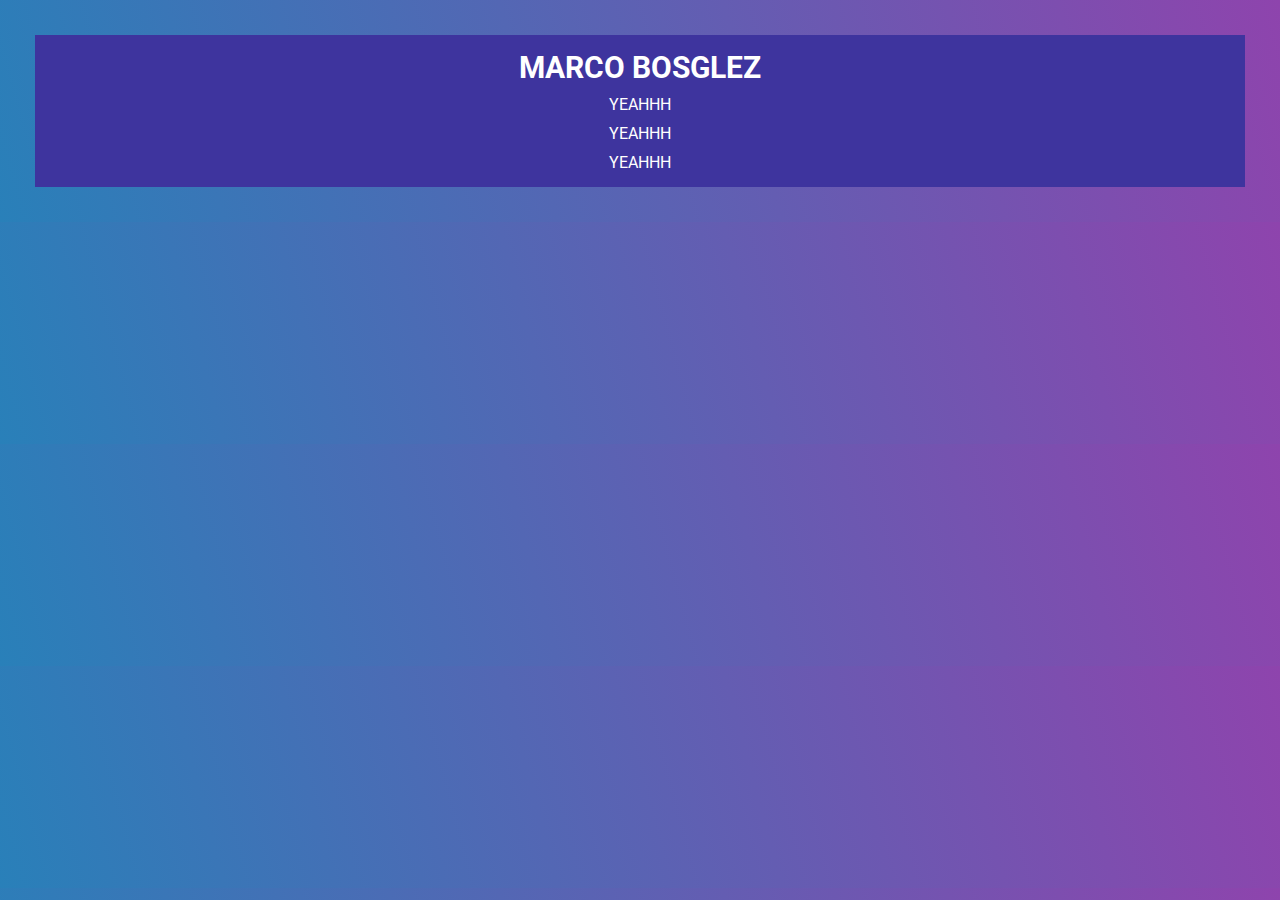
==== index.html @ 319a852d "Add files via upload" ====
<!DOCTYPE html>
<html>
  <meta name = "viewport" content = "width=device-width, initial-scale=1.0">
  <meta charset="utf-8">
  <head>
    <title>MarcoBg Page</title>
    <link href="style.css" rel="stylesheet" type="text/css" />
  </head>
  
  <body>
    <section>
      <div class="leftBox">
        <div class = "content">
          <h1>Marco Bosglez</h1>
          <p>
            YEAHHH 
          </p>
          <p>
            YEAHHH 
          </p>
          <p>
            YEAHHH 
          </p>
        </div>
      </div>

    </section>
  </body>
</html>
---- style.css ----
@import url('https://fonts.googleapis.com/css2?family=Roboto&display=swap');
body
{
  margin:0;
  padding:0;
  background: linear-gradient(75deg,#2980b9,#8e44ad);
  background-size:cover;
  font-family: 'Roboto', sans-serif;
}
section
{
  width: 100%;
  height: 100%;
}
section .leftBox
{
  width: auto; /* 50% */
  height: 100%;
  float: center;
  padding: 35px;
  box-sizing: border-box;
  text-align: center;
}
section .leftBox .content
{
  color: #fff;
  background: #3e349e;
  padding: 15px;
  transition: .5s;
}
section .leftBox .content:hover
{
  background: #302a66;
  color: white;
}
section .leftBox .content h1
{
  margin: 0;
  padding: 0;
  font-size: 30px;
  text-transform: uppercase;
}
section .leftBox .content p
{
  margin: 10px 0 0;
  padding: 0;
}

@media only screen and (max-width: 991px)
{
  section
  {
    flex-direction: column;
    height: 100%;
    background-position: center;
  }
  section .leftBox
  {
    width: 100%;
    height: auto;
    float: none;
    padding: 20px;
  }
}
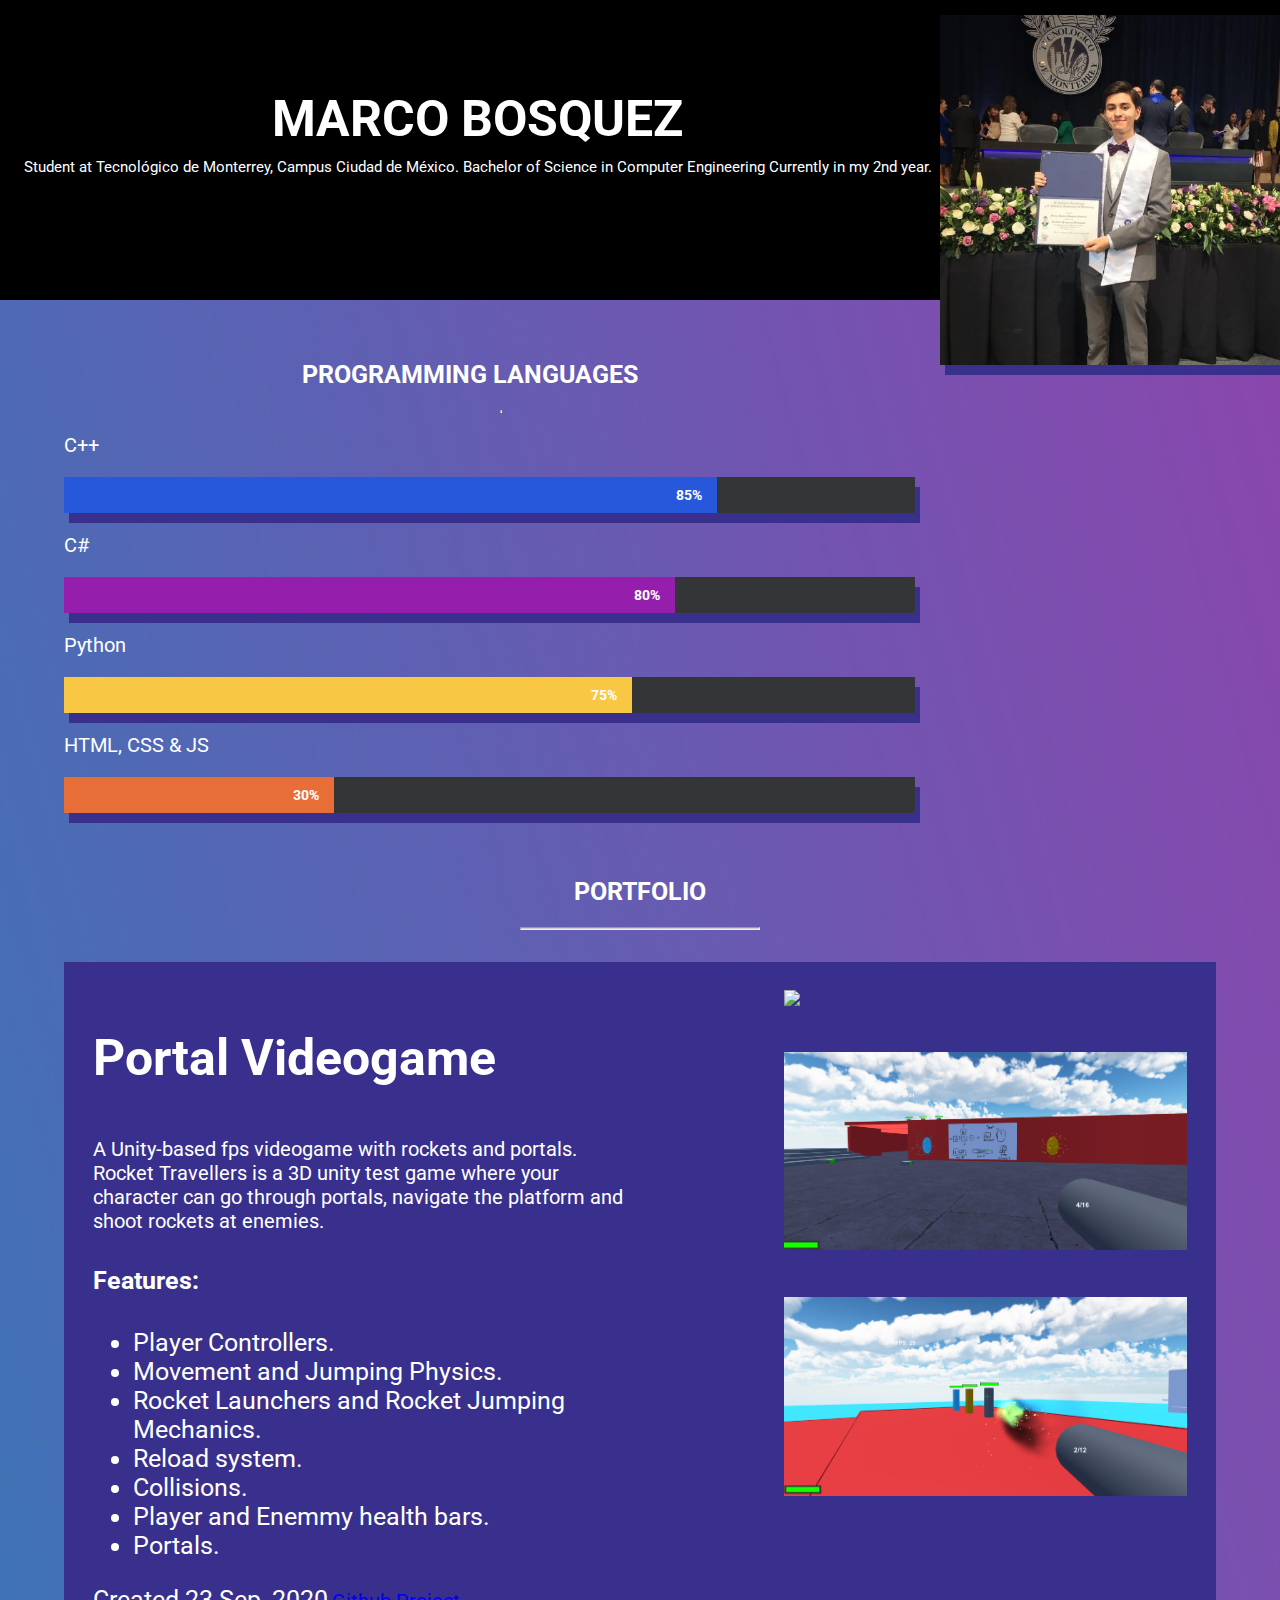
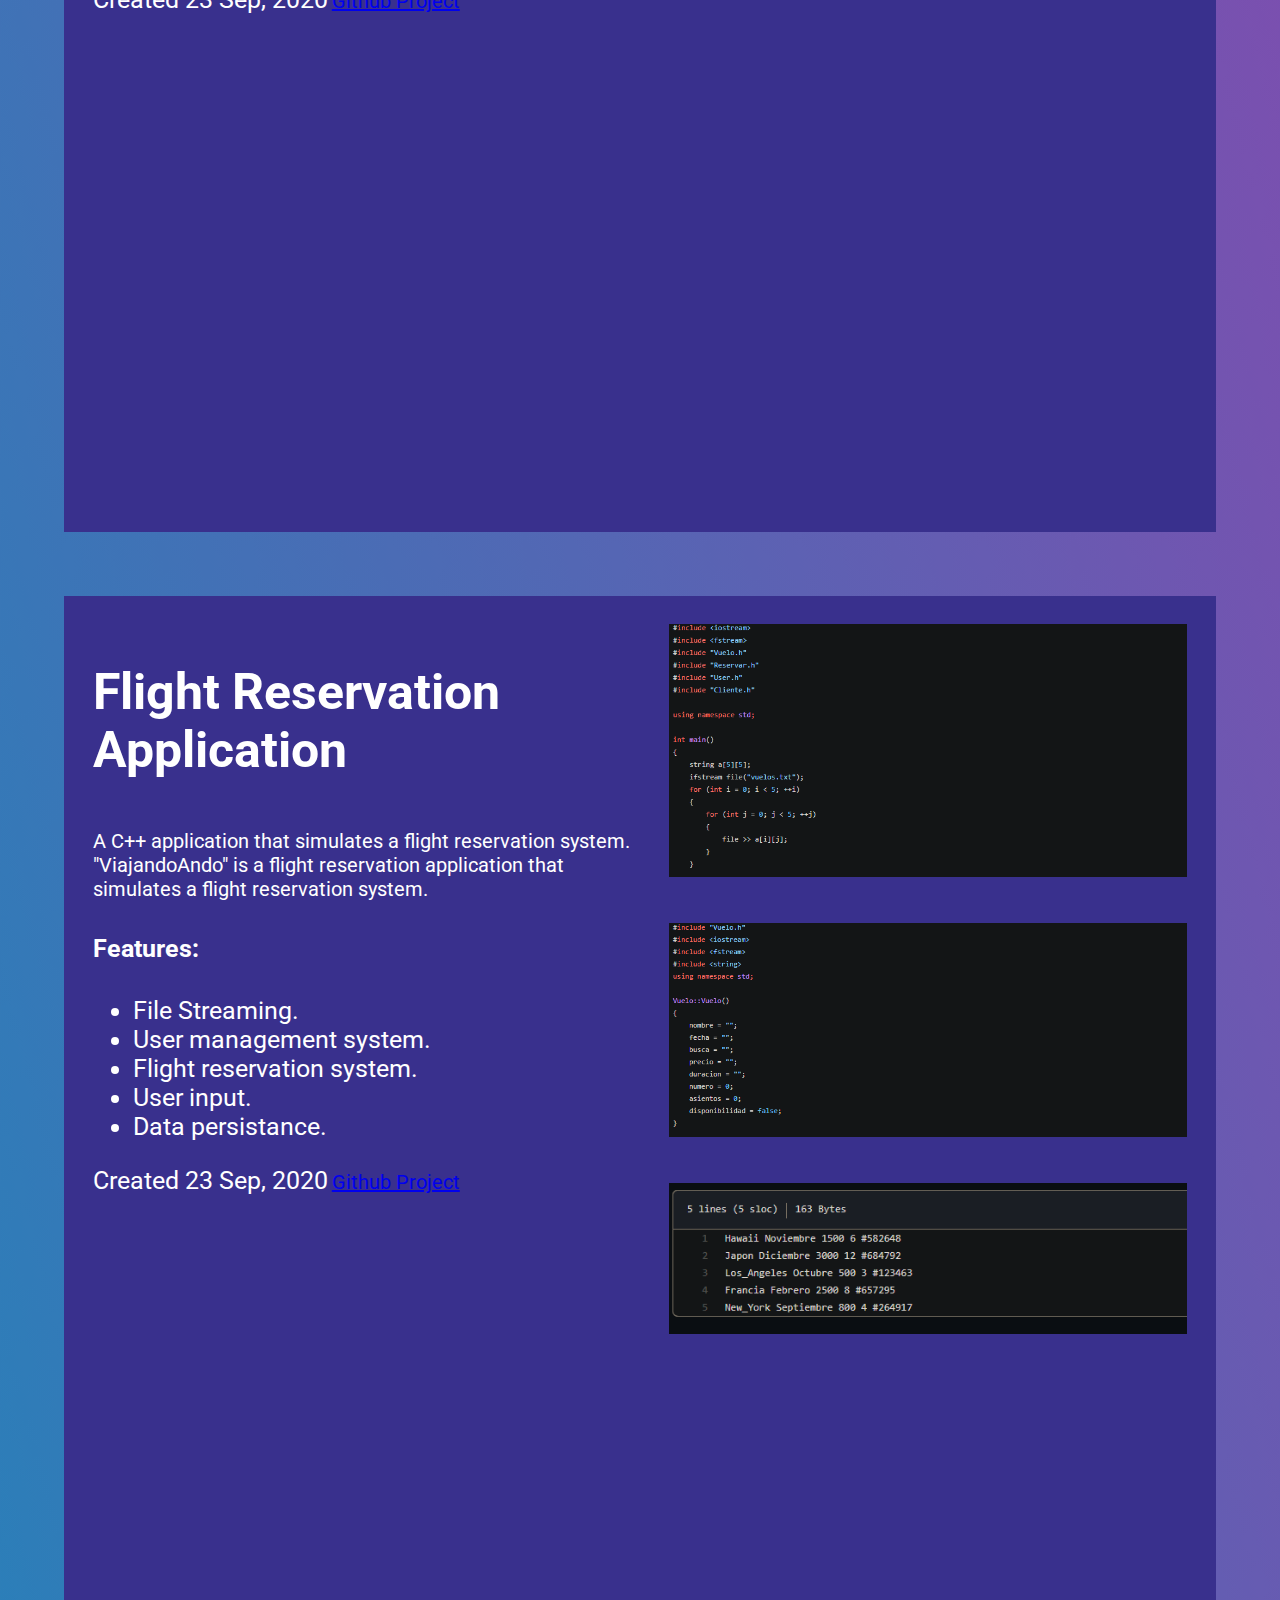
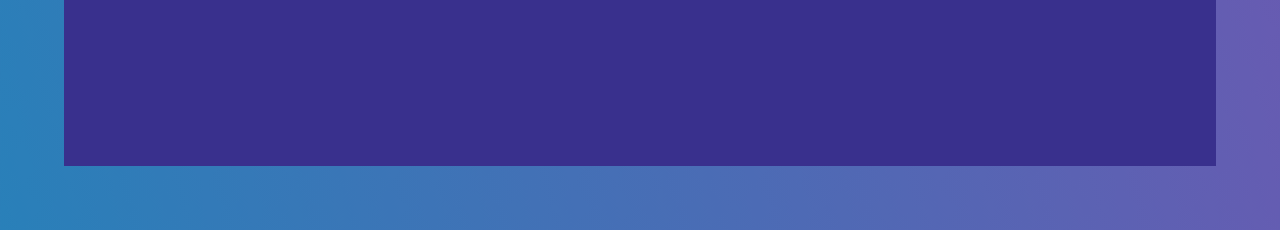
==== commit 059bdd5a: "Add files via upload" ====
--- a/index.html
+++ b/index.html
@@ -6,24 +6,103 @@
     <title>MarcoBg Page</title>
     <link href="style.css" rel="stylesheet" type="text/css" />
   </head>
-  
+
   <body>
-    <section>
-      <div class="leftBox">
-        <div class = "content">
-          <h1>Marco Bosglez</h1>
+    <header>
+      <div class = "container">
+        <div class = "firstBox">
+          <h1>Marco Bosquez</h1>
           <p>
-            YEAHHH 
+            Student at Tecnológico de Monterrey, Campus Ciudad de México. Bachelor of Science in Computer Engineering Currently in my 2nd year.
           </p>
-          <p>
-            YEAHHH 
-          </p>
-          <p>
-            YEAHHH 
-          </p>
+        </div>
+        <div class = "secondBox">
+            <img id = profilePicture src="img/Marco_Bosquez_Picture.jpg" height:"350" width="350"  alt="Marco Bosquez Picture" class = "pic">
+        </div>
+      </div>
+    </header>
+
+    <div class = "mainContent">
+      <div class = "languages">
+        <h2>PROGRAMMING LANGUAGES</h2>
+        <hr></hr>
+        <div class = languageContent>
+          <p>C++</p>
+            <div class = languageContainer>
+              <div class = "skills cpp">85%</div>
+            </div>
+          <p>C#</p>
+            <div class = languageContainer>
+              <div class = "skills cs">80%</div>
+            </div>
+          <p>Python</p>
+            <div class = languageContainer>
+              <div class = "skills python">75%</div>
+            </div>
+          <p>HTML, CSS & JS</p>
+            <div class = languageContainer>
+              <div class = "skills html and css">30%</div>
+            </div>
         </div>
       </div>
 
-    </section>
+      <div class = "portfolio">
+        <h2>PORTFOLIO</h2>
+        <hr2></hr2>
+        <div class = projects>
+          <div class = prj1>
+            <h3>Portal Videogame</h3>
+            <a>A Unity-based fps videogame with rockets and portals. Rocket Travellers is a 3D unity test game where your character can go through portals, navigate the platform and shoot rockets at enemies.</a>
+
+            <h4>Features: </h4>
+
+            <ul style="list-style-type:disc">
+              <li>Player Controllers.</li>
+              <li>Movement and Jumping Physics.</li>
+              <li>Rocket Launchers and Rocket Jumping Mechanics.</li>
+              <li>Reload system.</li>
+              <li>Collisions.</li>
+              <li>Player and Enemmy health bars.</li>
+              <li>Portals.</li>
+            </ul>
+            <p2>Created 23 Sep, 2020</p2>
+            <a href="https://github.com/MarcoBosglez/Rocket-Travellers">Github Project</a>
+          </div>
+          <div class = gamePicture>
+            <img src = "https://camo.githubusercontent.com/81cfac9b437515e563242988dbbd08761de7b0252c7566adfbb01a8baf4c1560/68747470733a2f2f692e696d6775722e636f6d2f41314c614b31722e706e67" height:"35%" width="35%" class = "pic2">
+            <img src = "img/game1.PNG" height:"35%" width="35%" class = "pic2">
+
+            <img src = "img/game2.PNG" height:"35%" width="35%" class = "pic2">
+          </div>
+        </div>
+
+        <div class = projects>
+          <div class = prj1>
+            <h3>Flight Reservation Application</h3>
+            <a>A C++ application that simulates a flight reservation system. "ViajandoAndo" is a flight reservation application that simulates a flight reservation system.</a>
+
+            <h4>Features: </h4>
+
+            <ul style="list-style-type:disc">
+              <li>File Streaming.</li>
+              <li>User management system.</li>
+              <li>Flight reservation system.</li>
+              <li>User input.</li>
+              <li>Data persistance.</li>
+            </ul>
+            <p2>Created 23 Sep, 2020</p2>
+            <a href="https://github.com/MarcoBosglez/ViajandoAndo">Github Project</a>
+          </div>
+          <div class = gamePicture>
+            <img src = "img/flightsystem1.PNG" height:"45%" width="45%" class = "pic2">
+            <img src = "img/flightsystem2.PNG" height:"45%" width="45%" class = "pic2">
+            <img src = "img/flightsystem3.PNG" height:"45%" width="45%" class = "pic2">
+          </div>
+        </div>
+
+
+
+    </div>
+
   </body>
 </html>--- a/style.css
+++ b/style.css
@@ -7,58 +7,301 @@
   background-size:cover;
   font-family: 'Roboto', sans-serif;
 }
-section
+header .container
 {
   width: 100%;
+  height: 300px;
+  background: #39308d;
+  padding: 15px;
+  box-sizing: border-box;
+  transition: .5s;
+}
+header .container:hover
+{
+  background: #000000;
+}
+header .container .firstBox
+{
+  width: 74%;
   height: 100%;
-}
-section .leftBox
-{
-  width: auto; /* 50% */
-  height: 100%;
-  float: center;
-  padding: 35px;
-  box-sizing: border-box;
+  float: left;
+  color: #fff;
   text-align: center;
-}
-section .leftBox .content
-{
-  color: #fff;
-  background: #3e349e;
-  padding: 15px;
-  transition: .5s;
-}
-section .leftBox .content:hover
-{
-  background: #302a66;
-  color: white;
-}
-section .leftBox .content h1
+  margin-top: 75px;
+}
+header .container .firstBox h1
 {
   margin: 0;
   padding: 0;
-  font-size: 30px;
+  font-size: 50px;
   text-transform: uppercase;
 }
-section .leftBox .content p
+header .container .firstBox p
 {
   margin: 10px 0 0;
-  padding: 0;
+  padding: 5;
+  font-size: 15px;
+}
+header .container .secondBox
+{
+  height: 150%;
+  width: 26%;
+  float: right;
+}
+header .container .secondBox .pic
+{
+  box-shadow: 5px 10px #39308d;
+  float: center;
+}
+
+mainContent
+{
+  display: block;
+  box-sizing: border-box;
+}
+languages
+{
+  display: block;
+  box-sizing: border-box;
+}
+portfolio
+{
+  display: block;
+  box-sizing: border-box;
+}
+h2
+{
+  font-size: 25px;
+  color: white;
+  text-align: center;
+}
+hr {
+  background-color: rgba(208,207,207,1.00);
+  height: 1px;
+  display: block;
+  unicode-bidi: isolate;
+  margin-inline-start: 500px;
+  margin-inline-end: 990px;
+  overflow: hidden;
+  border-style: inset;
+  border-width: 1px;
+}
+hr2 {
+  background-color: rgba(208,207,207,1.00);
+  height: 1px;
+  display: block;
+  unicode-bidi: isolate;
+  margin-inline-start: 520px;
+  margin-inline-end: 520px;
+  overflow: hidden;
+  border-style: inset;
+  border-width: 1px;
+}
+.languageContent
+{
+  box-sizing: border-box;
+  font-size: 20px;
+  font-weight: 800;
+  color: white;
+  margin-top: 1.5%;
+  margin-left: 5%;
+  margin-bottom: 5%;
+}
+p
+{
+  font-weight: normal;
+  display: block;
+  margin-block-start: 1em;
+  margin-block-end: 1em;
+  margin-inline-start: 0px;
+  margin-inline-end: 0px;
+}
+div.languageContainer
+{
+  width: 70%;
+  background-color: rgb(51, 53, 54);
+  box-shadow: 5px 10px #39308d;
+  display: block;
+  font-size: 14px;
+  font-weight: 700;
+  margin-top: 0%;
+  margin-left: 0%;
+  margin-right: 26%;
+  margin-bottom: 0%;
+  transition: .5s;
+}
+  div.languageContainer:hover
+  {
+    background-color: rgb(0, 0, 0);
+  }
+.cpp {
+    width: 75%;
+    background-color: rgb(39, 87, 219);
+    transition: .5s;
+}
+.cpp:hover {
+    background-color: rgb(30, 64, 158);
+}
+.cs {
+    width: 70%;
+    background-color: rgb(149, 30, 173);
+    transition: .5s;
+}
+.cs:hover {
+    background-color: rgb(112, 24, 129);
+}
+.python {
+    width: 65%;
+    background-color: rgb(248, 200, 68);
+    transition: .5s;
+}
+.python:hover {
+    background-color: rgb(201, 161, 54);
+}
+.html {
+    width: 30%;
+    background-color: rgb(231, 111, 55);
+    transition: .5s;
+}
+.html:hover {
+    background-color: rgb(189, 93, 48);
+}
+.skills {
+    text-align: right;
+    padding-top: 10px;
+    padding-right: 15px;
+    padding-bottom: 10px;
+    color: white;
+}
+#div1
+{
+  height:300px;
+  width:300px;
+  background-color:#39308d;
+  margin-left: 75%;
+  margin-top: 5%;
+}
+.projects
+{
+  height: 1170px;
+  width: 90%;
+  margin-right: 5%;
+  margin-left: 5%;
+  margin-top: 2.5%;
+  margin-bottom: 5%;
+  background: #39308d;
+  transition: .5s;
+}
+.projects:hover
+{
+  background: #000000;
+}
+.prj1
+{
+  width: 47%;
+  height: 80%;
+  margin-top: 1.5%;
+  margin-left: 2.5%;
+  margin-right: 2.5%;
+  float: left;
+  color: white;
+}
+h3
+{
+  font-size: 50px;
+}
+a
+{
+  font-size: 20px;
+}
+h4
+{
+  font-size: 25px;
+}
+ul
+{
+  font-size: 25px;
+}
+p2
+{
+  font-size: 25px;
+}
+.pic2
+{
+  float: right;
+  margin-top: 2.5%;
+  margin-right: 2.5%;
+  margin-bottom: 1.5%;
 }
 
 @media only screen and (max-width: 991px)
 {
-  section
-  {
-    flex-direction: column;
+  header .container
+  {
     height: 100%;
     background-position: center;
   }
-  section .leftBox
+  header .container .firstBox
+  {
+    width: 100%;
+    height: auto;
+    float: center;
+    padding: 10px;
+    margin-top: 0%;
+  }
+  header .container .firstBox h1
+  {
+    font-size: 30px;
+  }
+  header .container .firstBox p
+  {
+    font-size: 12px;
+  }
+  header .container .secondBox
   {
     width: 100%;
     height: auto;
     float: none;
-    padding: 20px;
+    padding: 10px;
+    background-position: center;
+  }
+  header .container .secondBox .pic
+  {
+    padding: 10px;
+    display: block;
+    margin-left: auto;
+    margin-right: auto;
+    align-content: center;
+    width: 200px;
+    height: 200px;
+  }
+  div .mainContent .languages .languageContent
+  {
+    width: 100%;
+    height: auto;
+  }
+  hr 
+  {
+    margin-inline-start: 20px;
+    margin-inline-end: 20px;
+  }
+  hr2
+  {
+    margin-inline-start: 20px;
+    margin-inline-end: 20px;
+  }
+  div.languageContainer
+  {
+    width: 95%;
+  }
+  .languageContent
+  {
+    box-sizing: border-box;
+    font-size: 14px;
+    font-weight: 100;
+    color: white;
+    margin-top: 2.5%;
+    margin-left: 5%;
+    margin-bottom: 10%;
   }
 }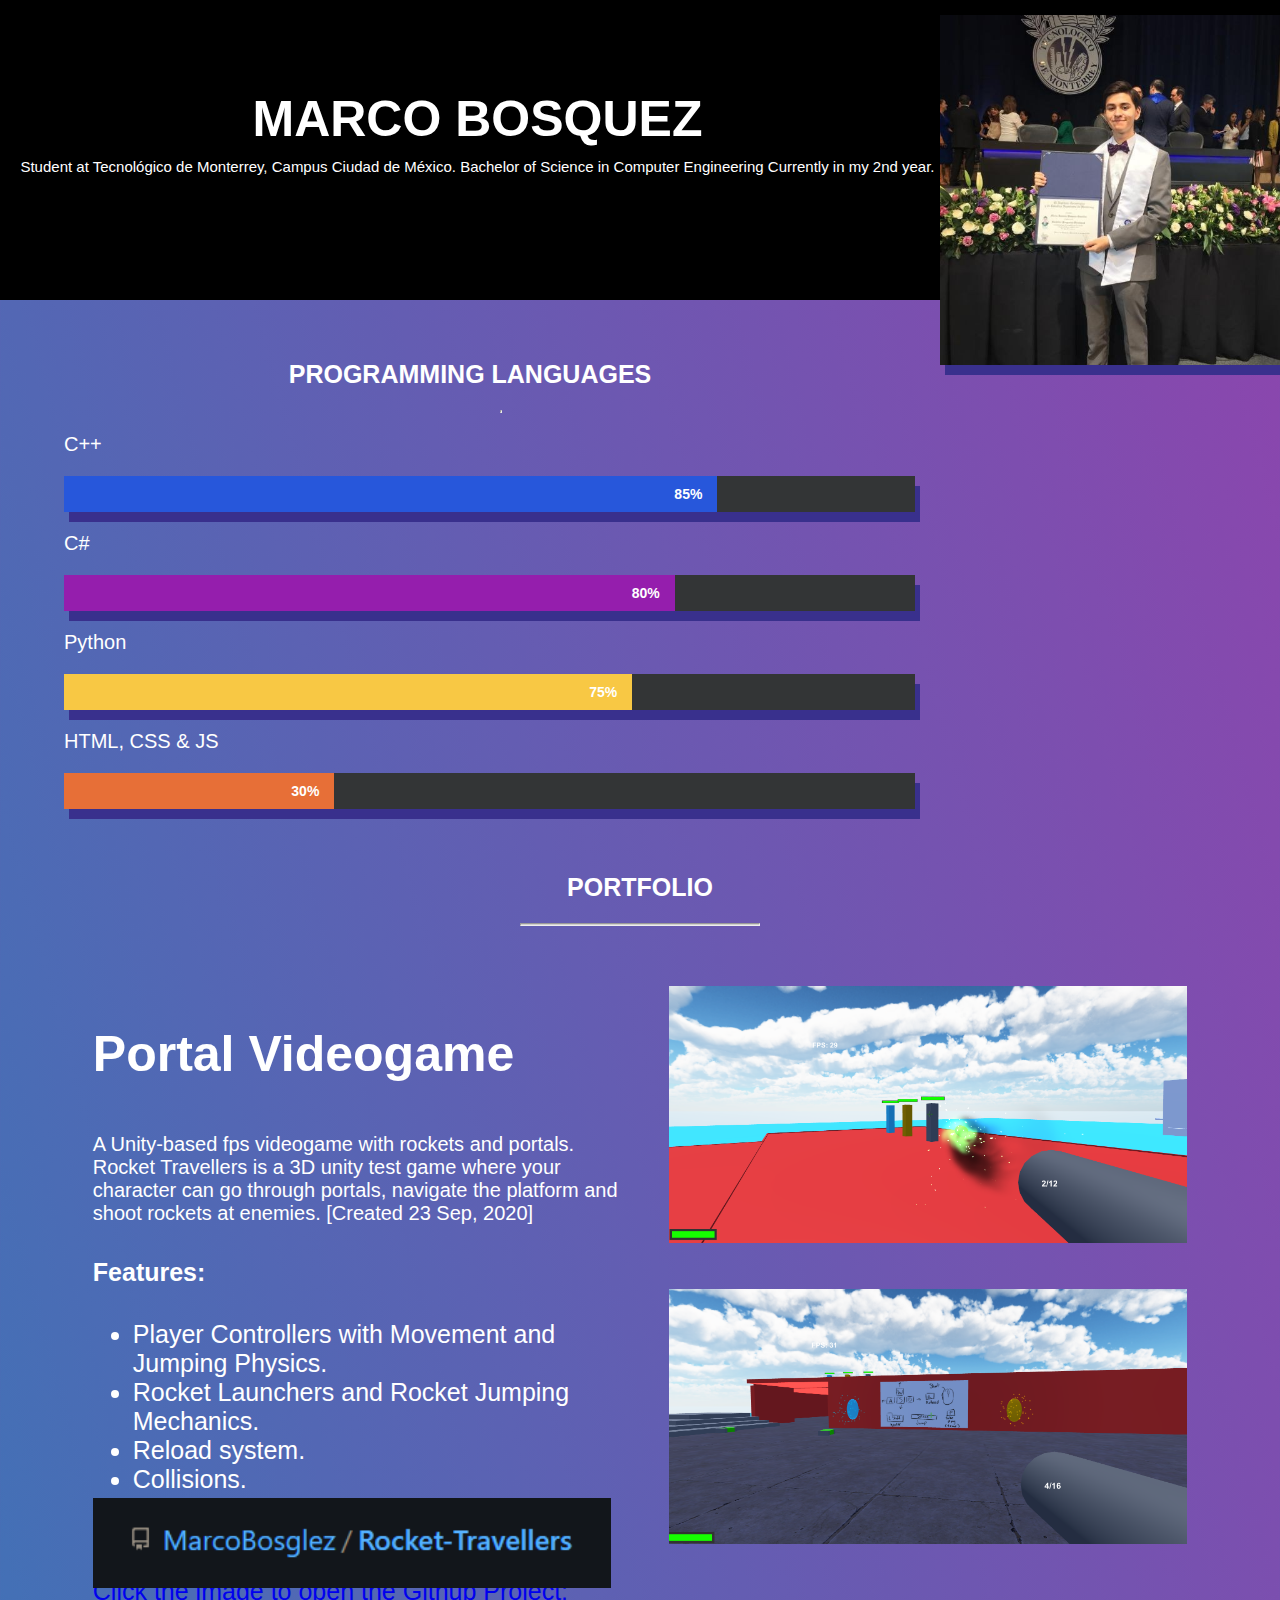
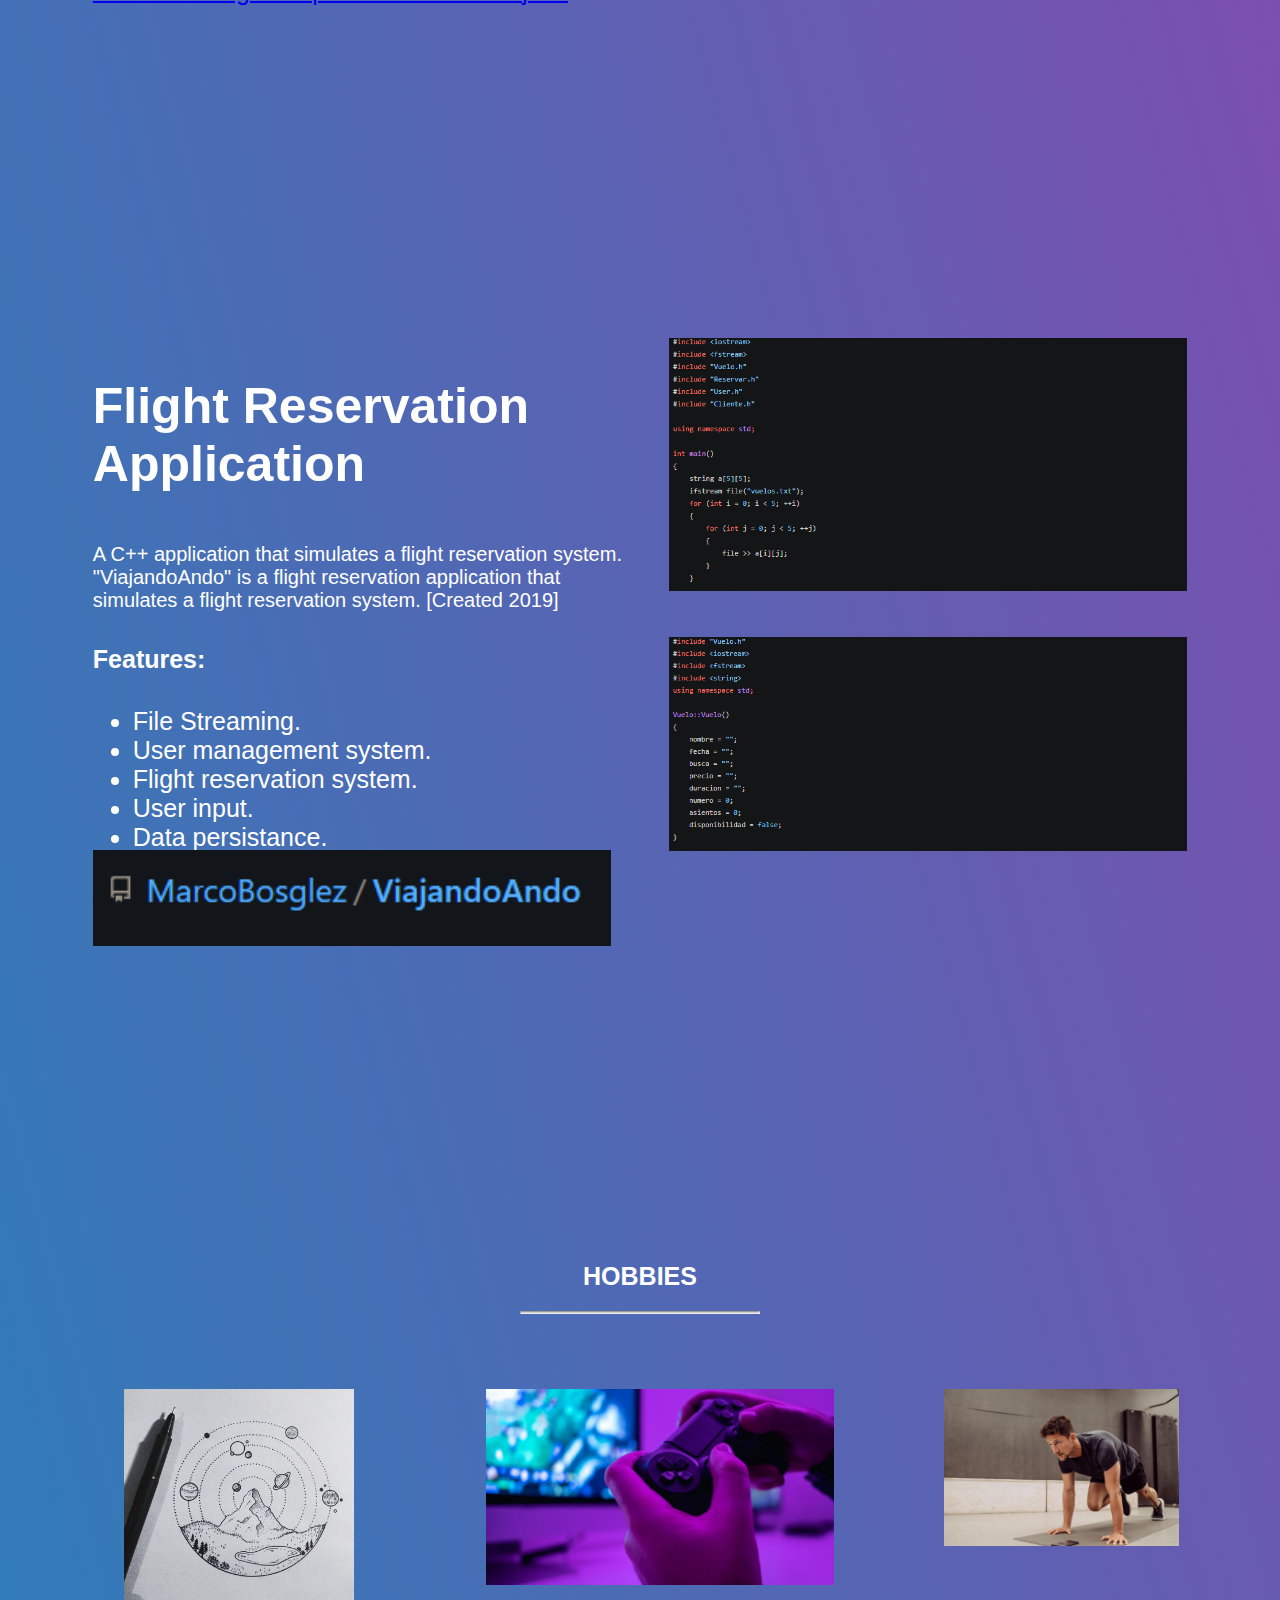
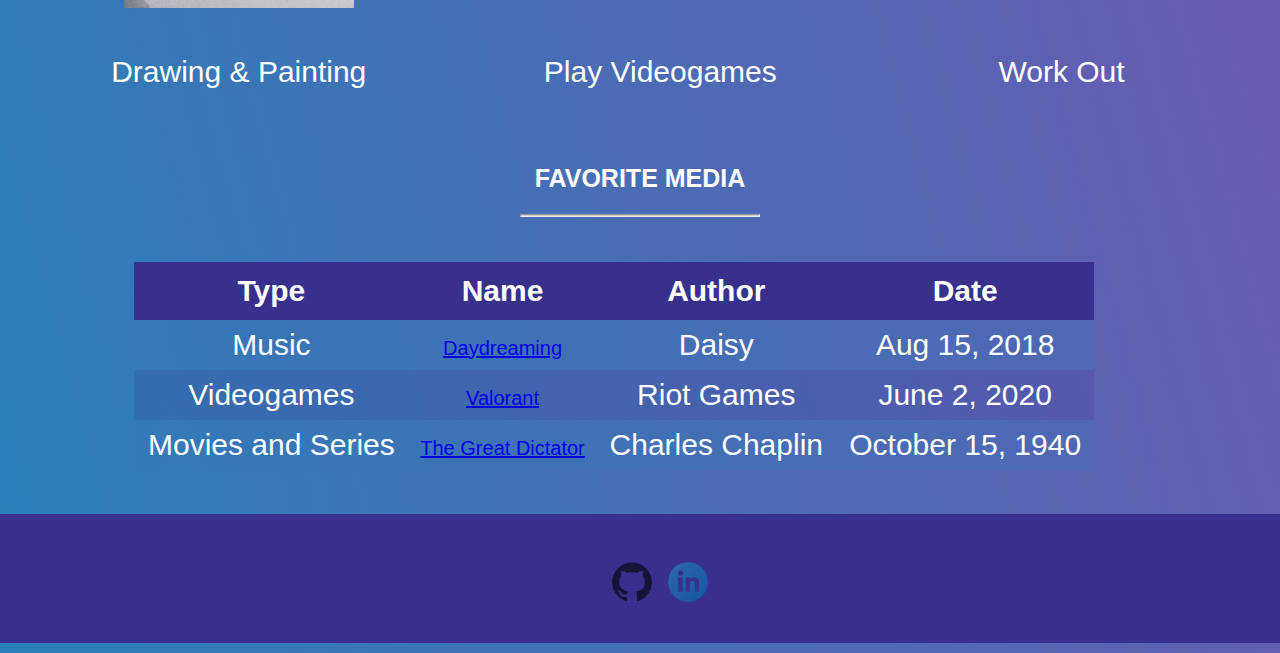
==== commit ccd9d8e4: "Add files via upload" ====
--- a/index.html
+++ b/index.html
@@ -52,34 +52,35 @@
         <div class = projects>
           <div class = prj1>
             <h3>Portal Videogame</h3>
-            <a>A Unity-based fps videogame with rockets and portals. Rocket Travellers is a 3D unity test game where your character can go through portals, navigate the platform and shoot rockets at enemies.</a>
+            <a>A Unity-based fps videogame with rockets and portals. Rocket Travellers is a 3D unity test game where your character can go through portals, navigate the platform and shoot rockets at enemies. [Created 23 Sep, 2020]</a>
 
             <h4>Features: </h4>
 
             <ul style="list-style-type:disc">
-              <li>Player Controllers.</li>
-              <li>Movement and Jumping Physics.</li>
+              <li>Player Controllers with Movement and Jumping Physics.</li>
               <li>Rocket Launchers and Rocket Jumping Mechanics.</li>
               <li>Reload system.</li>
               <li>Collisions.</li>
               <li>Player and Enemmy health bars.</li>
               <li>Portals.</li>
             </ul>
-            <p2>Created 23 Sep, 2020</p2>
-            <a href="https://github.com/MarcoBosglez/Rocket-Travellers">Github Project</a>
+            <a href="https://github.com/MarcoBosglez/Rocket-Travellers">
+              <p2>Click the image to open the Github Project:</p2>
+            </a>
           </div>
           <div class = gamePicture>
-            <img src = "https://camo.githubusercontent.com/81cfac9b437515e563242988dbbd08761de7b0252c7566adfbb01a8baf4c1560/68747470733a2f2f692e696d6775722e636f6d2f41314c614b31722e706e67" height:"35%" width="35%" class = "pic2">
-            <img src = "img/game1.PNG" height:"35%" width="35%" class = "pic2">
-
-            <img src = "img/game2.PNG" height:"35%" width="35%" class = "pic2">
+            <img src = "img/game2.PNG" height:"45%" width="45%" class = "pic1">
+            <img src = "img/game1.PNG" height:"45%" width="45%" class = "pic2">
+            <a href="https://github.com/MarcoBosglez/Rocket-Travellers">
+              <img src = "img/game3.PNG" height:"45%" width="45%" class = "pic3">
+            </a>
           </div>
         </div>
 
         <div class = projects>
           <div class = prj1>
             <h3>Flight Reservation Application</h3>
-            <a>A C++ application that simulates a flight reservation system. "ViajandoAndo" is a flight reservation application that simulates a flight reservation system.</a>
+            <a>A C++ application that simulates a flight reservation system. "ViajandoAndo" is a flight reservation application that simulates a flight reservation system. [Created 2019]</a>
 
             <h4>Features: </h4>
 
@@ -90,19 +91,87 @@
               <li>User input.</li>
               <li>Data persistance.</li>
             </ul>
-            <p2>Created 23 Sep, 2020</p2>
-            <a href="https://github.com/MarcoBosglez/ViajandoAndo">Github Project</a>
+            <a href="https://github.com/MarcoBosglez/ViajandoAndo">
+              <p2>Click the image to open the Github Project:</p2>
+            </a>
           </div>
           <div class = gamePicture>
-            <img src = "img/flightsystem1.PNG" height:"45%" width="45%" class = "pic2">
+            <img src = "img/flightsystem1.PNG" height:"45%" width="45%" class = "pic1">
             <img src = "img/flightsystem2.PNG" height:"45%" width="45%" class = "pic2">
-            <img src = "img/flightsystem3.PNG" height:"45%" width="45%" class = "pic2">
+            <img src = "img/viajando3.PNG" height:"45%" width="45%" class = "pic3">
           </div>
         </div>
 
 
 
+      </div>
+
+      <div class = "hobbies">
+        <h2>HOBBIES</h2>
+        <hr2></hr2>
+        <div class = hobbiesContent>
+          <div class="grid-container">
+            <div class="grid-item"><img src = "img/hobbies (2).jpg" height:"65%" width="65%"></img></div>
+            <div class="grid-item"><img src = "img/hobbies (3).jpg" height:"85%" width="85%"></img></div>
+            <div class="grid-item"><img src = "img/hobbies (1).jpg" height:"75%" width="75%"></img></div>
+            <div class="grid-item">Drawing & Painting</div>
+            <div class="grid-item">Play Videogames</div>
+            <div class="grid-item">Work Out</div>  
+          </div>
+
+        </div>
+      </div>
+
+      <div class = "media">
+        <h2>FAVORITE MEDIA</h2>
+        <hr2></hr2>
+        <div class = mediaContent>
+          <table id="mediaTable">
+            <tr>
+              <th>Type</th>
+              <th>Name</th>
+              <th>Author</th>
+              <th>Date</th>
+            </tr>
+            <tr>
+              <td>Music</td>
+              <td><a href="https://genius.com/Daisy-daydreaming-lyrics">Daydreaming</a></td></td>
+              <td>Daisy</td>
+              <td>Aug 15, 2018</td>
+            </tr>
+            <tr>
+              <td>Videogames</td>
+              <td>
+                <a href="https://playvalorant.com/en-gb/">Valorant</a></td>
+              <td>Riot Games</td>
+              <td>June 2, 2020</td>
+            </tr>
+            <tr>
+              <td>Movies and Series</td>
+              <td>
+                <a href="https://en.wikipedia.org/wiki/The_Great_Dictator">The Great Dictator</a></td>
+              <td>Charles Chaplin</td>
+              <td>October 15, 1940</td>
+            </tr>
+          </table>
+        </div>
+      </div>
     </div>
+
+    <footer id="colophon" class="site-footer" role="contentinfo">
+      <div class="social-wrapper">
+        <ul>
+          <li>
+            <a href="https://github.com/MarcoBosglez" target="_blank">
+              <img src="img/github.png" alt="Github Logo" class="github-icon"></a>
+          </li>
+          <li>
+            <a href="https://www.linkedin.com/in/marco-bosquez-5580271a1/" target="_blank">
+              <img src="img/linkedin.png" alt="Linkedin Logo" class="linkedin-icon"></a>
+          </li>
+        </ul> 
+      </div>
+    </footer>
 
   </body>
 </html>--- a/style.css
+++ b/style.css
@@ -1,4 +1,4 @@
-@import url('https://fonts.googleapis.com/css2?family=Roboto&display=swap');
+@import url('https://fonts.googleapis.com/css2?family=Poppins:wght@500&display=swap');
 body
 {
   margin:0;
@@ -16,10 +16,7 @@
   box-sizing: border-box;
   transition: .5s;
 }
-header .container:hover
-{
-  background: #000000;
-}
+header .container:hover{background: #000000;}
 header .container .firstBox
 {
   width: 74%;
@@ -53,7 +50,6 @@
   box-shadow: 5px 10px #39308d;
   float: center;
 }
-
 mainContent
 {
   display: block;
@@ -147,25 +143,19 @@
     background-color: rgb(149, 30, 173);
     transition: .5s;
 }
-.cs:hover {
-    background-color: rgb(112, 24, 129);
-}
+.cs:hover {background-color: rgb(112, 24, 129);}
 .python {
     width: 65%;
     background-color: rgb(248, 200, 68);
     transition: .5s;
 }
-.python:hover {
-    background-color: rgb(201, 161, 54);
-}
+.python:hover {background-color: rgb(201, 161, 54);}
 .html {
     width: 30%;
     background-color: rgb(231, 111, 55);
     transition: .5s;
 }
-.html:hover {
-    background-color: rgb(189, 93, 48);
-}
+.html:hover {background-color: rgb(189, 93, 48);}
 .skills {
     text-align: right;
     padding-top: 10px;
@@ -183,56 +173,121 @@
 }
 .projects
 {
-  height: 1170px;
+  height: 920px;
   width: 90%;
   margin-right: 5%;
   margin-left: 5%;
   margin-top: 2.5%;
-  margin-bottom: 5%;
-  background: #39308d;
-  transition: .5s;
-}
-.projects:hover
-{
-  background: #000000;
-}
-.prj1
+  margin-bottom: 2.5%;
+  /*background: #39308d;*/
+  transition: .5s;
+}
+.projects:hover{background: #000000;}
+div.prj1
 {
   width: 47%;
-  height: 80%;
+  height: 50%;
   margin-top: 1.5%;
   margin-left: 2.5%;
   margin-right: 2.5%;
   float: left;
   color: white;
 }
-h3
-{
-  font-size: 50px;
-}
-a
-{
-  font-size: 20px;
-}
-h4
-{
-  font-size: 25px;
-}
-ul
-{
-  font-size: 25px;
-}
-p2
-{
-  font-size: 25px;
-}
-.pic2
+h3{font-size: 50px;}
+a{font-size: 20px;}
+h4{font-size: 25px;}
+ul{font-size: 25px;}
+p2{font-size: 25px;}
+.pic1
 {
   float: right;
   margin-top: 2.5%;
   margin-right: 2.5%;
   margin-bottom: 1.5%;
-}
+  background: white;
+}
+.pic2
+{
+  float: right;
+  margin-top: 2.5%;
+  margin-right: 2.5%;
+  margin-bottom: 1.5%;
+  background: white;
+}
+.pic3
+{
+  float: left;
+  margin-top: 5.5%;
+  margin-right: 2.5%;
+  margin-left: 2.5%;
+  margin-bottom: 2.5%;
+  background: white;
+}
+.hobbiesContent
+{
+  margin-top: 3.5%;
+  margin-right: 2.5%;
+  margin-left: 2.5%;
+  margin-bottom: 3.5%;
+  color: white;
+  /*background: #39308d;*/
+}
+.hobbiesContent .grid-container {
+  display: grid;
+  grid-template-columns: auto auto auto;
+  padding: 10px;
+  transition: .5s;
+}
+.hobbiesContent .grid-container:hover {background: black;}
+.hobbiesContent .grid-container .grid-item {
+  padding: 20px;
+  font-size: 30px;
+  text-align: center;
+}
+#mediaTable {
+  font-size: 30px;
+  margin-top: 3.5%;
+  margin-right: 5.5%;
+  margin-left: 10.5%;
+  margin-bottom: 3.5%;
+  border-collapse: collapse;
+  width: 75%;
+  color: white;
+  background: #39308d2c;
+  text-align: center;
+}
+#mediaTable td, #mediaTable th { padding: 8px; }
+#mediaTable tr:nth-child(even){background-color: #3bb1df2c;}
+#mediaTable tr:hover {background-color: black;}
+#mediaTable th {
+  padding-top: 12px;
+  padding-bottom: 12px;
+  text-align: center;
+  background-color: #39308d;
+  color: white;
+}
+.site-footer {
+  background-color: #39308d;
+	text-align: center;
+	margin: 10px 0;
+	padding: 10px 0;
+}
+#social-wrapper {text-align: center;}
+.social-wrapper {text-align: center;}
+.social-wrapper ul li { display: inline; margin: 0 5px;}
+.linkedin-icon,
+.github-icon
+{
+	margin-top: .625em;
+	width: 40px;
+	height: 40px;
+	opacity: .6;
+	filter: alpha(opacity=60);
+  border-radius: 25px;
+  transition: .5s;
+}
+.linkedin-icon:hover,
+.github-icon:hover { opacity: 1.0; filter: alpha(opacity=100); background: rgba(0, 0, 0, 0.432); }
 
 @media only screen and (max-width: 991px)
 {
@@ -275,7 +330,7 @@
     width: 200px;
     height: 200px;
   }
-  div .mainContent .languages .languageContent
+  div.mainContent div.languages div.languageContent
   {
     width: 100%;
     height: auto;
